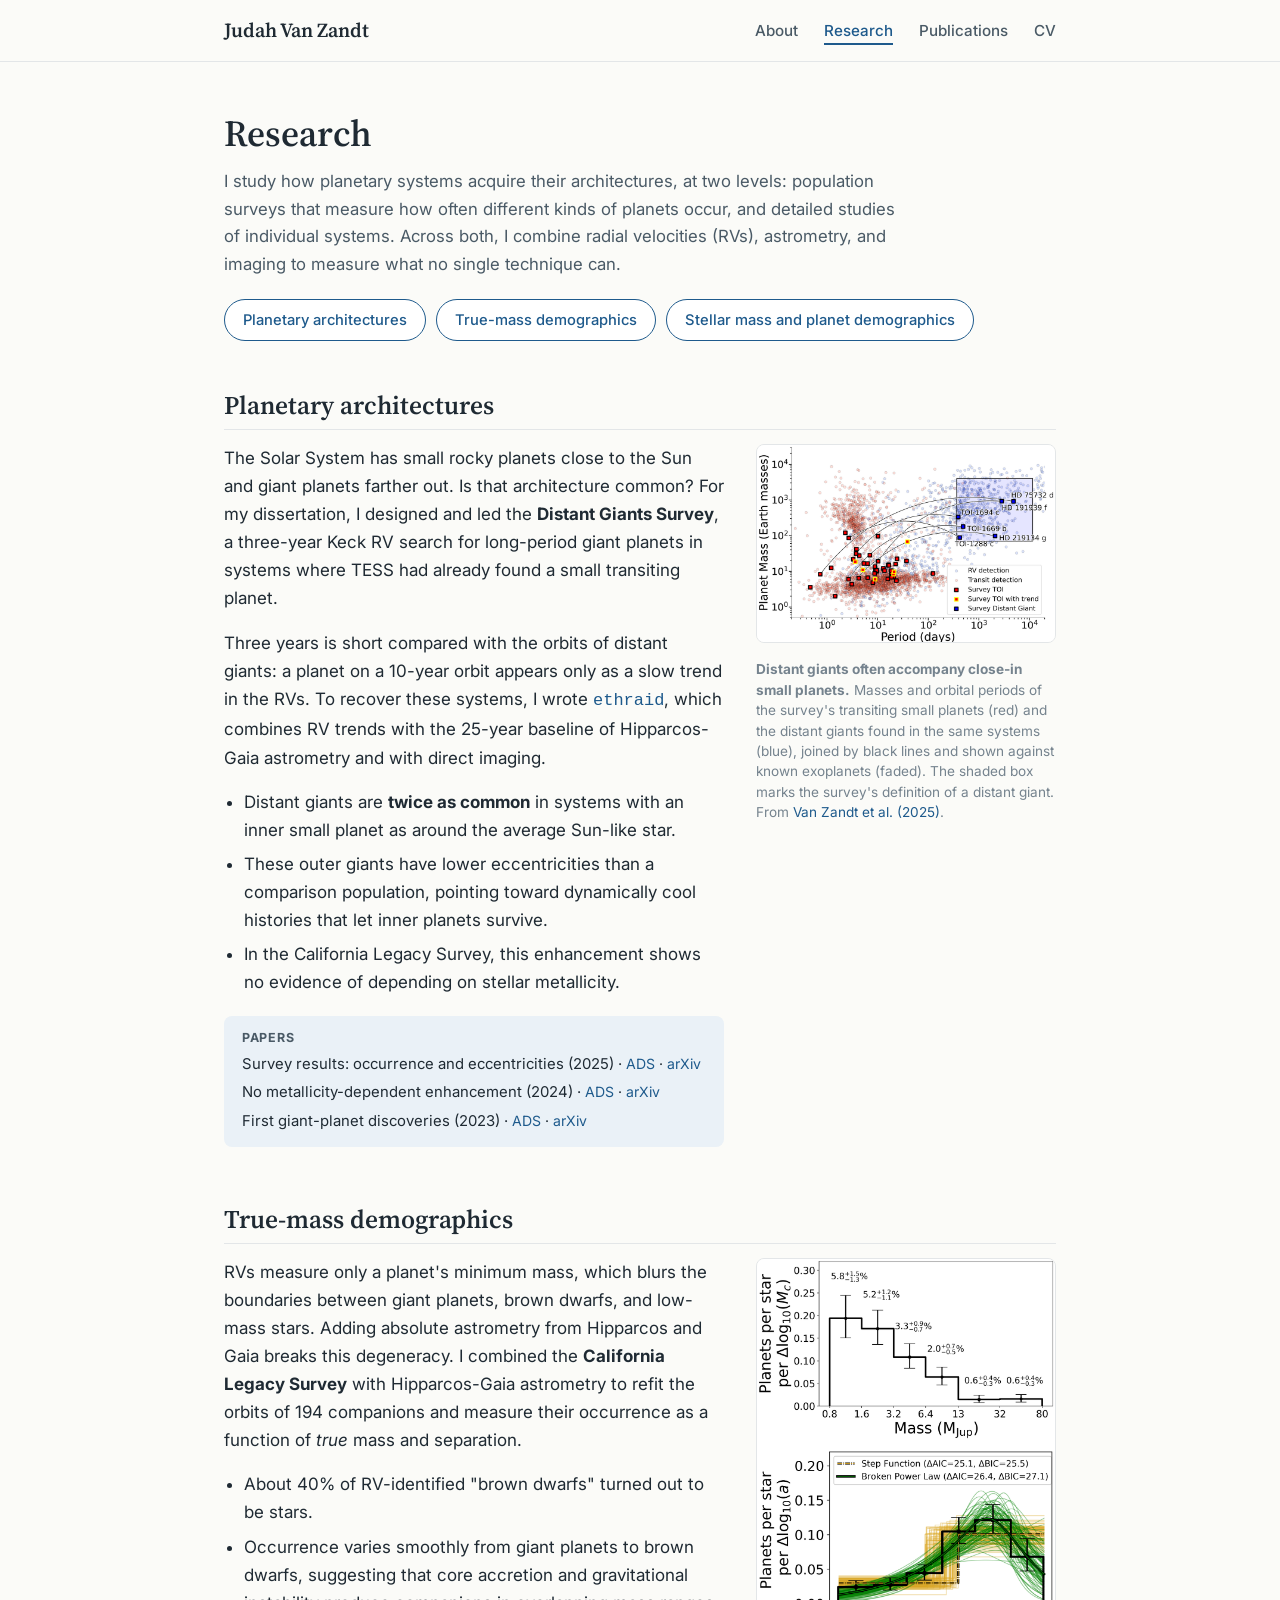
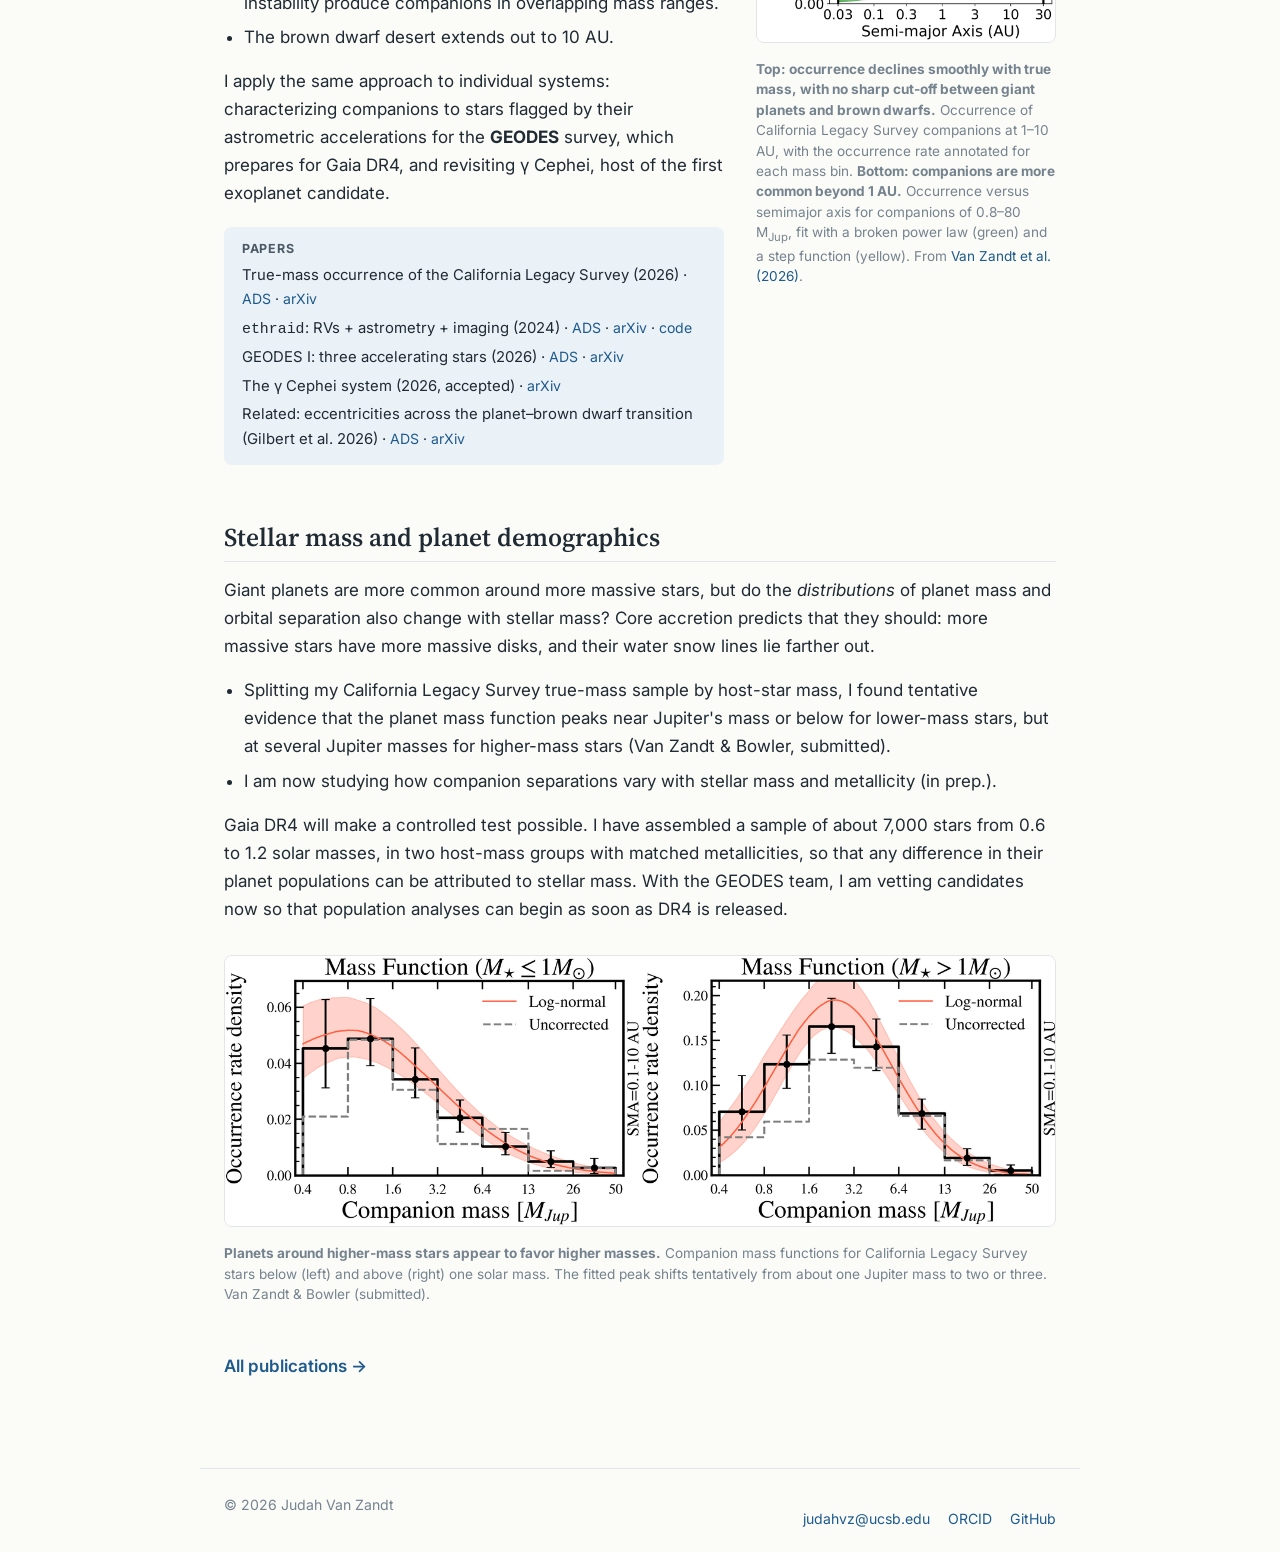
==== research.html @ b4377be3 "Redesign site and add research content, figures, and CV build - Restyle all pages with a shared desi" ====
<!DOCTYPE html>
<html lang="en">
<head>
    <meta charset="UTF-8">
    <meta name="viewport" content="width=device-width, initial-scale=1.0">
    <title>Research · Judah Van Zandt</title>
    <meta name="description" content="Research by Judah Van Zandt: planetary system architectures, true-mass demographics of giant planets and brown dwarfs, and how planet populations depend on stellar mass.">
    <link rel="preconnect" href="https://fonts.googleapis.com">
    <link rel="preconnect" href="https://fonts.gstatic.com" crossorigin>
    <link href="https://fonts.googleapis.com/css2?family=Inter:wght@400;500;600;700&family=Source+Serif+4:opsz,wght@8..60,600&display=swap" rel="stylesheet">
    <link rel="stylesheet" href="style.css">
</head>
<body>
    <nav class="navbar">
        <div class="nav-container">
            <p class="logo"><a href="index.html">Judah Van Zandt</a></p>
            <ul class="nav-menu">
                <li><a href="index.html">About</a></li>
                <li><a href="research.html">Research</a></li>
                <li><a href="publications.html">Publications</a></li>
                <li><a href="cv.pdf" data-cv target="_blank" rel="noopener">CV</a></li>
            </ul>
        </div>
    </nav>

    <header class="page-intro">
        <h1>Research</h1>
        <p>
            I study how planetary systems acquire their architectures, at two levels: population surveys that measure how often different kinds of planets occur, and detailed studies of individual systems. Across both, I combine radial velocities (RVs), astrometry, and imaging to measure what no single technique can.
        </p>
        <nav class="research-toc" aria-label="Research topics">
            <a class="btn" href="#architectures">Planetary architectures</a>
            <a class="btn" href="#true-masses">True-mass demographics</a>
            <a class="btn" href="#stellar-mass">Stellar mass and planet demographics</a>
        </nav>
    </header>

    <main class="container">
        <!-- Figures live in images/research/. To show a placeholder instead of an image,
             use a div with class "figure-placeholder" (styled in style.css). -->

        <section id="architectures" class="research-section">
            <h2>Planetary architectures</h2>
            <div class="research-body">
                <div>
                    <p>
                        The Solar System has small rocky planets close to the Sun and giant planets farther out. Is that architecture common? For my dissertation, I designed and led the <strong>Distant Giants Survey</strong>, a three-year Keck RV search for long-period giant planets in systems where TESS had already found a small transiting planet.
                    </p>
                    <p>
                        Three years is short compared with the orbits of distant giants: a planet on a 10-year orbit appears only as a slow trend in the RVs. To recover these systems, I wrote <a href="https://github.com/jvanzand/ethraid" target="_blank" rel="noopener"><code>ethraid</code></a>, which combines RV trends with the 25-year baseline of Hipparcos-Gaia astrometry and with direct imaging.
                    </p>
                    <ul class="key-results">
                        <li>Distant giants are <strong>twice as common</strong> in systems with an inner small planet as around the average Sun-like star.</li>
                        <li>These outer giants have lower eccentricities than a comparison population, pointing toward dynamically cool histories that let inner planets survive.</li>
                        <li>In the California Legacy Survey, this enhancement shows no evidence of depending on stellar metallicity.</li>
                    </ul>
                    <div class="paper-links">
                        <h3>Papers</h3>
                        <ul>
                            <li>Survey results: occurrence and eccentricities (2025) · <span class="links"><a href="https://ui.adsabs.harvard.edu/abs/2025AJ....169..235V" target="_blank" rel="noopener">ADS</a> · <a href="https://arxiv.org/abs/2501.06342" target="_blank" rel="noopener">arXiv</a></span></li>
                            <li>No metallicity-dependent enhancement (2024) · <span class="links"><a href="https://ui.adsabs.harvard.edu/abs/2024AJ....168..268V" target="_blank" rel="noopener">ADS</a> · <a href="https://arxiv.org/abs/2410.23071" target="_blank" rel="noopener">arXiv</a></span></li>
                            <li>First giant-planet discoveries (2023) · <span class="links"><a href="https://ui.adsabs.harvard.edu/abs/2023AJ....165...60V" target="_blank" rel="noopener">ADS</a> · <a href="https://arxiv.org/abs/2209.06958" target="_blank" rel="noopener">arXiv</a></span></li>
                        </ul>
                    </div>
                </div>
                <figure class="figure">
                    <img src="images/research/architectures.png" alt="Masses and orbital periods of close-in small planets and their distant giant companions" loading="lazy">
                    <figcaption><strong>Distant giants often accompany close-in small planets.</strong> Masses and orbital periods of the survey's transiting small planets (red) and the distant giants found in the same systems (blue), joined by black lines and shown against known exoplanets (faded). The shaded box marks the survey's definition of a distant giant. From <a href="https://ui.adsabs.harvard.edu/abs/2025AJ....169..235V" target="_blank" rel="noopener">Van Zandt et al. (2025)</a>.</figcaption>
                </figure>
            </div>
        </section>

        <section id="true-masses" class="research-section">
            <h2>True-mass demographics</h2>
            <div class="research-body">
                <div>
                    <p>
                        RVs measure only a planet's minimum mass, which blurs the boundaries between giant planets, brown dwarfs, and low-mass stars. Adding absolute astrometry from Hipparcos and Gaia breaks this degeneracy. I combined the <strong>California Legacy Survey</strong> with Hipparcos-Gaia astrometry to refit the orbits of 194 companions and measure their occurrence as a function of <em>true</em> mass and separation.
                    </p>
                    <ul class="key-results">
                        <li>About 40% of RV-identified "brown dwarfs" turned out to be stars.</li>
                        <li>Occurrence varies smoothly from giant planets to brown dwarfs, suggesting that core accretion and gravitational instability produce companions in overlapping mass ranges.</li>
                        <li>The brown dwarf desert extends out to 10 AU.</li>
                    </ul>
                    <p>
                        I apply the same approach to individual systems: characterizing companions to stars flagged by their astrometric accelerations for the <strong>GEODES</strong> survey, which prepares for Gaia DR4, and revisiting γ Cephei, host of the first exoplanet candidate.
                    </p>
                    <div class="paper-links">
                        <h3>Papers</h3>
                        <ul>
                            <li>True-mass occurrence of the California Legacy Survey (2026) · <span class="links"><a href="https://ui.adsabs.harvard.edu/abs/2026AJ....171..267V" target="_blank" rel="noopener">ADS</a> · <a href="https://arxiv.org/abs/2511.18758" target="_blank" rel="noopener">arXiv</a></span></li>
                            <li><code>ethraid</code>: RVs + astrometry + imaging (2024) · <span class="links"><a href="https://ui.adsabs.harvard.edu/abs/2024AJ....167..250V" target="_blank" rel="noopener">ADS</a> · <a href="https://arxiv.org/abs/2403.16340" target="_blank" rel="noopener">arXiv</a> · <a href="https://github.com/jvanzand/ethraid" target="_blank" rel="noopener">code</a></span></li>
                            <li>GEODES I: three accelerating stars (2026) · <span class="links"><a href="https://ui.adsabs.harvard.edu/abs/2026ApJ..1006..222V" target="_blank" rel="noopener">ADS</a> · <a href="https://arxiv.org/abs/2605.23018" target="_blank" rel="noopener">arXiv</a></span></li>
                            <li>The γ Cephei system (2026, accepted) · <span class="links"><a href="https://arxiv.org/abs/2608.30030" target="_blank" rel="noopener">arXiv</a></span></li>
                            <li>Related: eccentricities across the planet–brown dwarf transition (Gilbert et al. 2026) · <span class="links"><a href="https://ui.adsabs.harvard.edu/abs/2026AJ....171...67G" target="_blank" rel="noopener">ADS</a> · <a href="https://arxiv.org/abs/2511.12816" target="_blank" rel="noopener">arXiv</a></span></li>
                        </ul>
                    </div>
                </div>
                <figure class="figure">
                    <img src="images/research/true_masses.png" alt="Companion occurrence versus true mass (top) and versus semimajor axis (bottom) in the California Legacy Survey" loading="lazy">
                    <figcaption><strong>Top: occurrence declines smoothly with true mass, with no sharp cut-off between giant planets and brown dwarfs.</strong> Occurrence of California Legacy Survey companions at 1&ndash;10 AU, with the occurrence rate annotated for each mass bin. <strong>Bottom: companions are more common beyond 1 AU.</strong> Occurrence versus semimajor axis for companions of 0.8&ndash;80 M<sub>Jup</sub>, fit with a broken power law (green) and a step function (yellow). From <a href="https://ui.adsabs.harvard.edu/abs/2026AJ....171..267V" target="_blank" rel="noopener">Van Zandt et al. (2026)</a>.</figcaption>
                </figure>
            </div>
        </section>

        <section id="stellar-mass" class="research-section">
            <h2>Stellar mass and planet demographics</h2>
            <div class="research-body stacked">
                <div>
                    <p>
                        Giant planets are more common around more massive stars, but do the <em>distributions</em> of planet mass and orbital separation also change with stellar mass? Core accretion predicts that they should: more massive stars have more massive disks, and their water snow lines lie farther out.
                    </p>
                    <ul class="key-results">
                        <li>Splitting my California Legacy Survey true-mass sample by host-star mass, I found tentative evidence that the planet mass function peaks near Jupiter's mass or below for lower-mass stars, but at several Jupiter masses for higher-mass stars (Van Zandt &amp; Bowler, submitted).</li>
                        <li>I am now studying how companion separations vary with stellar mass and metallicity (in prep.).</li>
                    </ul>
                    <p>
                        Gaia DR4 will make a controlled test possible. I have assembled a sample of about 7,000 stars from 0.6 to 1.2 solar masses, in two host-mass groups with matched metallicities, so that any difference in their planet populations can be attributed to stellar mass. With the GEODES team, I am vetting candidates now so that population analyses can begin as soon as DR4 is released.
                    </p>
                </div>
                <figure class="figure">
                    <img src="images/research/stellar_mass.png" alt="Giant-planet mass functions for lower-mass and higher-mass host stars" loading="lazy">
                    <figcaption><strong>Planets around higher-mass stars appear to favor higher masses.</strong> Companion mass functions for California Legacy Survey stars below (left) and above (right) one solar mass. The fitted peak shifts tentatively from about one Jupiter mass to two or three. Van Zandt &amp; Bowler (submitted).</figcaption>
                </figure>
            </div>
        </section>
        <p class="see-all"><a href="publications.html">All publications →</a></p>
    </main>

    <footer class="footer">
        <p>&copy; <span id="year"></span> Judah Van Zandt</p>
        <p class="footer-links">
            <a href="mailto:judahvz@ucsb.edu">judahvz@ucsb.edu</a>
            <a href="https://orcid.org/0000-0002-4290-6826" target="_blank" rel="noopener">ORCID</a>
            <a href="https://github.com/jvanzand" target="_blank" rel="noopener">GitHub</a>
        </p>
    </footer>

    <script src="script.js"></script>
</body>
</html>
---- style.css ----
/* ============================================
   Design tokens
   ============================================ */

:root {
    --ink: #1f2a33;          /* main text */
    --ink-soft: #4a5a66;     /* secondary text */
    --ink-faint: #75838e;    /* captions, meta */
    --accent: #1e5a8c;       /* links, highlights */
    --accent-dark: #153f63;
    --accent-tint: #eaf1f7;
    --bg: #fbfbf8;
    --surface: #ffffff;
    --rule: #e3e6e8;
    --radius: 8px;
    --serif: "Source Serif 4", Georgia, "Times New Roman", serif;
    --sans: "Inter", -apple-system, BlinkMacSystemFont, "Helvetica Neue", Arial, sans-serif;
    --measure: 880px;        /* max content width */
}

* {
    margin: 0;
    padding: 0;
    box-sizing: border-box;
}

html {
    scroll-behavior: smooth;
    scroll-padding-top: 80px; /* keep anchored headings clear of the sticky nav */
}

body {
    font-family: var(--sans);
    font-size: 17px;
    line-height: 1.65;
    color: var(--ink);
    background-color: var(--bg);
    -webkit-font-smoothing: antialiased;
}

a {
    color: var(--accent);
    text-decoration: none;
}

a:hover {
    color: var(--accent-dark);
    text-decoration: underline;
}

h1, h2, h3 {
    font-family: var(--serif);
    font-weight: 600;
    line-height: 1.25;
    color: var(--ink);
}

p + p {
    margin-top: 1em;
}

/* ============================================
   Navigation
   ============================================ */

.navbar {
    background-color: rgba(251, 251, 248, 0.94);
    backdrop-filter: blur(6px);
    border-bottom: 1px solid var(--rule);
    position: sticky;
    top: 0;
    z-index: 100;
}

.nav-container {
    max-width: var(--measure);
    margin: 0 auto;
    padding: 14px 24px;
    display: flex;
    justify-content: space-between;
    align-items: center;
    gap: 16px;
}

.logo {
    font-family: var(--serif);
    font-size: 1.25rem;
    font-weight: 600;
}

.logo a {
    color: var(--ink);
}

.logo a:hover {
    color: var(--accent);
    text-decoration: none;
}

.nav-menu {
    display: flex;
    list-style: none;
    gap: 26px;
    font-size: 0.95rem;
}

.nav-menu a {
    color: var(--ink-soft);
    font-weight: 500;
    padding-bottom: 3px;
    border-bottom: 2px solid transparent;
}

.nav-menu a:hover,
.nav-menu a.active {
    color: var(--accent);
    border-bottom-color: var(--accent);
    text-decoration: none;
}

/* ============================================
   Layout
   ============================================ */

.container {
    max-width: var(--measure);
    margin: 0 auto;
    padding: 48px 24px 24px;
}

section + section {
    margin-top: 56px;
}

.section-title {
    font-size: 1.6rem;
    margin-bottom: 20px;
    padding-bottom: 8px;
    border-bottom: 1px solid var(--rule);
}

.page-intro {
    max-width: var(--measure);
    margin: 0 auto;
    padding: 48px 24px 0;
}

.page-intro h1 {
    font-size: 2.3rem;
    margin-bottom: 12px;
}

.page-intro p {
    color: var(--ink-soft);
    font-size: 1.05rem;
    max-width: 680px;
}

/* ============================================
   Home: hero
   ============================================ */

.hero {
    display: grid;
    grid-template-columns: 220px 1fr;
    gap: 40px;
    align-items: start;
}

.profile-image {
    width: 220px;
    height: 220px;
    border-radius: 50%;
    object-fit: cover;
    box-shadow: 0 4px 16px rgba(31, 42, 51, 0.12);
}

.hero h1 {
    font-size: 2.5rem;
    margin-bottom: 4px;
}

.hero .subtitle {
    font-size: 1.1rem;
    color: var(--ink-soft);
    margin-bottom: 20px;
}

.hero-text p {
    font-size: 1.02rem;
}

.hero-links {
    display: flex;
    flex-wrap: wrap;
    gap: 10px;
    margin-top: 24px;
}

.btn {
    display: inline-block;
    padding: 8px 18px;
    border: 1px solid var(--accent);
    border-radius: 999px;
    color: var(--accent);
    font-size: 0.92rem;
    font-weight: 500;
    background: var(--surface);
    transition: background-color 0.15s ease, color 0.15s ease;
}

.btn:hover {
    background: var(--accent);
    color: #fff;
    text-decoration: none;
}

.btn.primary {
    background: var(--accent);
    color: #fff;
}

.btn.primary:hover {
    background: var(--accent-dark);
    border-color: var(--accent-dark);
}

/* ============================================
   Home: research highlight cards
   ============================================ */

.highlights {
    display: grid;
    grid-template-columns: repeat(3, 1fr);
    gap: 18px;
}

.highlight-card {
    display: block;
    background: var(--surface);
    border: 1px solid var(--rule);
    border-radius: var(--radius);
    padding: 20px;
    color: var(--ink);
    transition: border-color 0.15s ease, box-shadow 0.15s ease, transform 0.15s ease;
}

.highlight-card:hover {
    border-color: var(--accent);
    box-shadow: 0 6px 18px rgba(30, 90, 140, 0.1);
    transform: translateY(-2px);
    text-decoration: none;
    color: var(--ink);
}

.highlight-card h3 {
    font-size: 1.12rem;
    margin-bottom: 8px;
    color: var(--accent);
}

.highlight-card p {
    font-size: 0.93rem;
    color: var(--ink-soft);
    line-height: 1.55;
}

.card-more {
    display: inline-block;
    margin-top: 10px;
    font-size: 0.88rem;
    font-weight: 600;
    color: var(--accent);
}

/* ============================================
   Home: education
   ============================================ */

.entry-list {
    list-style: none;
}

.entry {
    display: flex;
    justify-content: space-between;
    gap: 16px;
    padding: 10px 0;
    border-bottom: 1px solid var(--rule);
}

.entry:last-child {
    border-bottom: 0;
}

.entry-title {
    font-weight: 600;
}

.entry-where {
    color: var(--ink-soft);
}

.entry-date {
    color: var(--ink-faint);
    white-space: nowrap;
    font-variant-numeric: tabular-nums;
}

/* ============================================
   Research page
   ============================================ */

.research-toc {
    display: flex;
    flex-wrap: wrap;
    gap: 10px;
    margin-top: 20px;
}

.research-section h2 {
    font-size: 1.6rem;
    margin-bottom: 14px;
    padding-bottom: 8px;
    border-bottom: 1px solid var(--rule);
}

.research-body {
    display: grid;
    grid-template-columns: 1fr 300px;
    gap: 32px;
    align-items: start;
}

.research-body.stacked {
    grid-template-columns: 1fr;
}

.research-body.stacked .figure {
    max-width: 100%;
}

.key-results {
    margin: 16px 0 16px 1.2em;
}

.key-results li + li {
    margin-top: 6px;
}

.figure {
    margin: 0;
}

.figure img {
    width: 100%;
    border-radius: var(--radius);
    border: 1px solid var(--rule);
    background: var(--surface);
}

/* Shown until a real image is added; see comments in research.html. */
.figure-placeholder {
    aspect-ratio: 4 / 3;
    display: flex;
    flex-direction: column;
    gap: 6px;
    align-items: center;
    justify-content: center;
    text-align: center;
    padding: 16px;
    border: 1.5px dashed #b9c4cc;
    border-radius: var(--radius);
    background: repeating-linear-gradient(45deg, #f4f6f7, #f4f6f7 10px, #eef1f3 10px, #eef1f3 20px);
    color: var(--ink-faint);
    font-size: 0.85rem;
    line-height: 1.45;
}

.figure-placeholder code {
    font-size: 0.78rem;
    word-break: break-all;
}

.figure figcaption {
    margin-top: 8px;
    font-size: 0.85rem;
    color: var(--ink-faint);
    line-height: 1.5;
}

.paper-links {
    margin-top: 20px;
    padding: 14px 18px;
    background: var(--accent-tint);
    border-radius: var(--radius);
    font-size: 0.93rem;
}

.paper-links h3 {
    font-family: var(--sans);
    font-size: 0.78rem;
    font-weight: 700;
    letter-spacing: 0.06em;
    text-transform: uppercase;
    color: var(--ink-soft);
    margin-bottom: 6px;
}

.paper-links ul {
    list-style: none;
}

.paper-links li + li {
    margin-top: 4px;
}

.paper-links .links {
    white-space: nowrap;
    font-size: 0.88rem;
}

.see-all {
    margin-top: 48px;
    font-weight: 600;
}

/* ============================================
   Publications page
   ============================================ */

.pub-summary {
    background: var(--surface);
    border: 1px solid var(--rule);
    border-radius: var(--radius);
    padding: 16px 20px;
    margin-bottom: 36px;
    color: var(--ink-soft);
}

.pub-summary p + p {
    margin-top: 4px;
}

.publication-group + .publication-group {
    margin-top: 40px;
}

.publication-group h2 {
    font-size: 1.35rem;
    margin-bottom: 8px;
    padding-bottom: 6px;
    border-bottom: 1px solid var(--rule);
}

.publications {
    counter-reset: pub; /* numbering continues across publication groups */
}

.publication-list {
    list-style: none;
}

.publication-list li {
    counter-increment: pub;
    position: relative;
    padding: 16px 0 16px 42px;
    border-bottom: 1px solid var(--rule);
}

.publication-list li:last-child {
    border-bottom: 0;
}

.publication-list li::before {
    content: counter(pub);
    position: absolute;
    left: 0;
    top: 16px;
    width: 28px;
    text-align: right;
    font-weight: 700;
    color: var(--ink-faint);
    font-variant-numeric: tabular-nums;
}

.publication-list li:target {
    background: var(--accent-tint);
    border-radius: var(--radius);
}

.pub-title {
    font-family: var(--serif);
    font-size: 1.08rem;
    font-weight: 600;
    line-height: 1.4;
    margin-bottom: 4px;
}

.authors {
    color: var(--ink-soft);
    font-size: 0.95rem;
}

.authors strong {
    color: var(--ink);
}

.publication-info {
    color: var(--ink-faint);
    font-size: 0.9rem;
    margin-top: 2px;
}

.publication-info .links a + a::before {
    content: "·";
    color: var(--ink-faint);
    margin: 0 6px;
}

/* ============================================
   Footer
   ============================================ */

.footer {
    max-width: var(--measure);
    margin: 64px auto 0;
    padding: 24px;
    border-top: 1px solid var(--rule);
    display: flex;
    justify-content: space-between;
    flex-wrap: wrap;
    gap: 12px;
    font-size: 0.88rem;
    color: var(--ink-faint);
}

.footer-links {
    display: flex;
    gap: 18px;
}

/* ============================================
   Responsive
   ============================================ */

@media (max-width: 800px) {
    .highlights {
        grid-template-columns: 1fr;
    }

    .research-body {
        grid-template-columns: 1fr;
    }

    .figure {
        max-width: 420px;
    }
}

@media (max-width: 640px) {
    body {
        font-size: 16px;
    }

    .nav-container {
        flex-direction: column;
        align-items: flex-start;
        gap: 8px;
    }

    .nav-menu {
        gap: 18px;
    }

    .hero {
        grid-template-columns: 1fr;
        gap: 20px;
    }

    .profile-image {
        width: 160px;
        height: 160px;
    }

    .hero h1 {
        font-size: 2rem;
    }

    .page-intro h1 {
        font-size: 1.9rem;
    }

    .entry {
        flex-direction: column;
        gap: 0;
    }
}
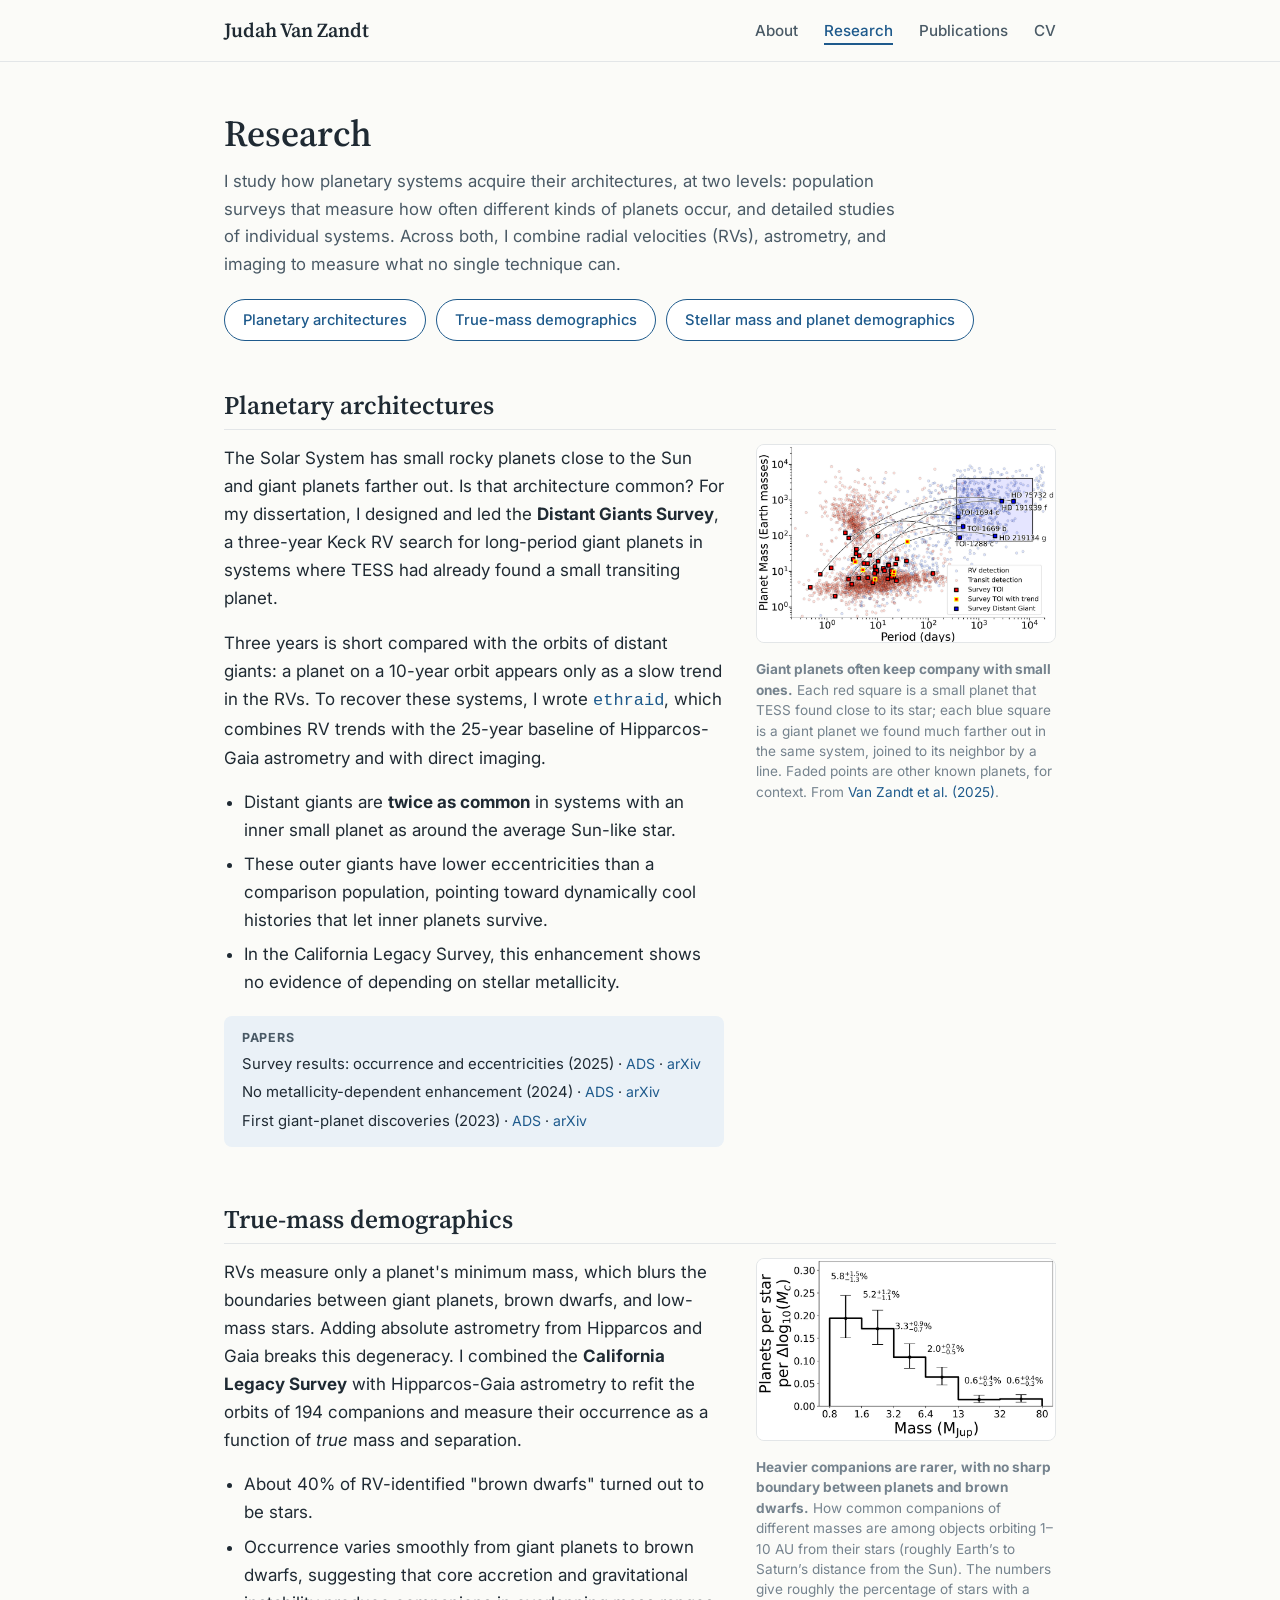
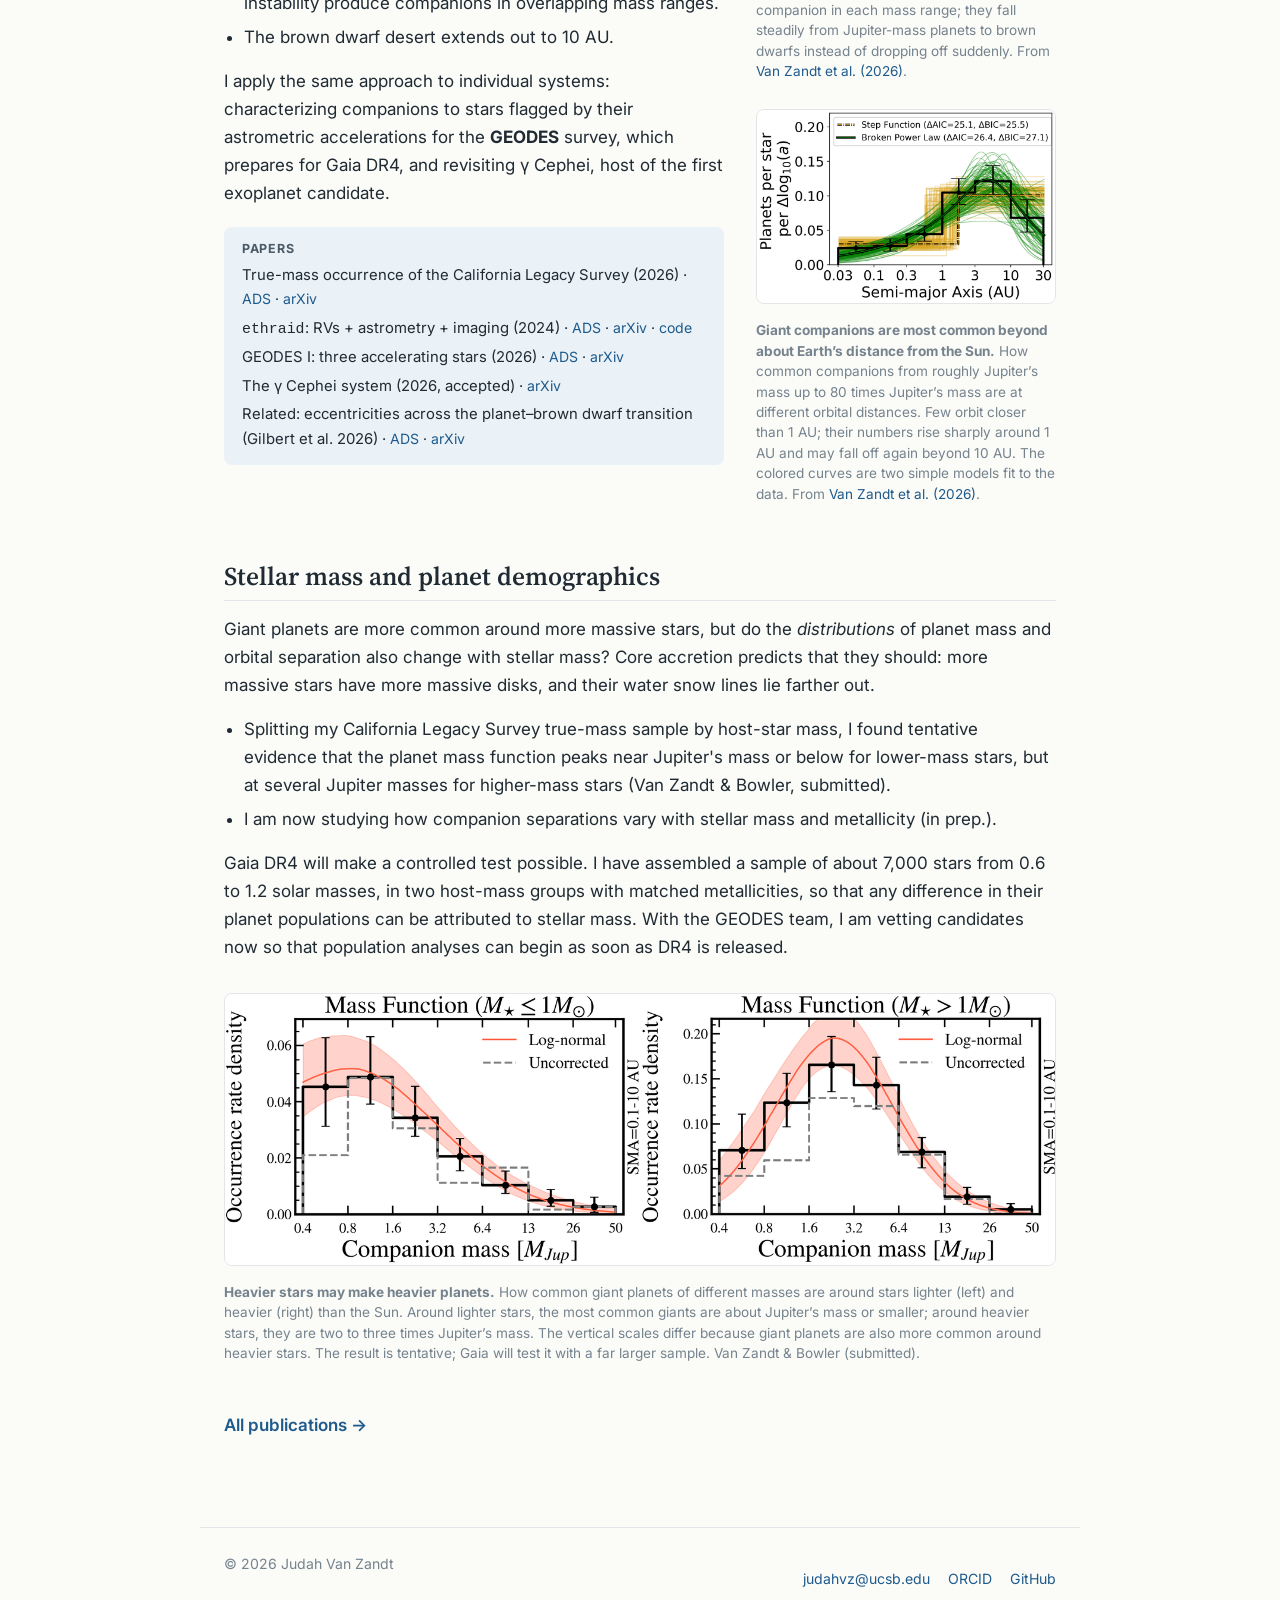
==== commit fa17b631: "Split true-mass figures, simplify captions, version the CV link - Show the true-mass and separation " ====
--- a/research.html
+++ b/research.html
@@ -64,8 +64,8 @@
                     </div>
                 </div>
                 <figure class="figure">
-                    <img src="images/research/architectures.png" alt="Masses and orbital periods of close-in small planets and their distant giant companions" loading="lazy">
-                    <figcaption><strong>Distant giants often accompany close-in small planets.</strong> Masses and orbital periods of the survey's transiting small planets (red) and the distant giants found in the same systems (blue), joined by black lines and shown against known exoplanets (faded). The shaded box marks the survey's definition of a distant giant. From <a href="https://ui.adsabs.harvard.edu/abs/2025AJ....169..235V" target="_blank" rel="noopener">Van Zandt et al. (2025)</a>.</figcaption>
+                    <img src="images/research/architectures.png" alt="Masses and orbital periods of small planets and the giant planets found farther out in the same systems" loading="lazy">
+                    <figcaption><strong>Giant planets often keep company with small ones.</strong> Each red square is a small planet that TESS found close to its star; each blue square is a giant planet we found much farther out in the same system, joined to its neighbor by a line. Faded points are other known planets, for context. From <a href="https://ui.adsabs.harvard.edu/abs/2025AJ....169..235V" target="_blank" rel="noopener">Van Zandt et al. (2025)</a>.</figcaption>
                 </figure>
             </div>
         </section>
@@ -96,10 +96,16 @@
                         </ul>
                     </div>
                 </div>
-                <figure class="figure">
-                    <img src="images/research/true_masses.png" alt="Companion occurrence versus true mass (top) and versus semimajor axis (bottom) in the California Legacy Survey" loading="lazy">
-                    <figcaption><strong>Top: occurrence declines smoothly with true mass, with no sharp cut-off between giant planets and brown dwarfs.</strong> Occurrence of California Legacy Survey companions at 1&ndash;10 AU, with the occurrence rate annotated for each mass bin. <strong>Bottom: companions are more common beyond 1 AU.</strong> Occurrence versus semimajor axis for companions of 0.8&ndash;80 M<sub>Jup</sub>, fit with a broken power law (green) and a step function (yellow). From <a href="https://ui.adsabs.harvard.edu/abs/2026AJ....171..267V" target="_blank" rel="noopener">Van Zandt et al. (2026)</a>.</figcaption>
-                </figure>
+                <div class="figure-stack">
+                    <figure class="figure">
+                        <img src="images/research/true_mass_function.png" alt="How common companions are at different masses, from giant planets to brown dwarfs" loading="lazy">
+                        <figcaption><strong>Heavier companions are rarer, with no sharp boundary between planets and brown dwarfs.</strong> How common companions of different masses are among objects orbiting 1&ndash;10 AU from their stars (roughly Earth&rsquo;s to Saturn&rsquo;s distance from the Sun). The numbers give roughly the percentage of stars with a companion in each mass range; they fall steadily from Jupiter-mass planets to brown dwarfs instead of dropping off suddenly. From <a href="https://ui.adsabs.harvard.edu/abs/2026AJ....171..267V" target="_blank" rel="noopener">Van Zandt et al. (2026)</a>.</figcaption>
+                    </figure>
+                    <figure class="figure">
+                        <img src="images/research/true_sma_function.png" alt="How common giant planets and brown dwarfs are at different distances from their stars" loading="lazy">
+                        <figcaption><strong>Giant companions are most common beyond about Earth&rsquo;s distance from the Sun.</strong> How common companions from roughly Jupiter&rsquo;s mass up to 80 times Jupiter&rsquo;s mass are at different orbital distances. Few orbit closer than 1 AU; their numbers rise sharply around 1 AU and may fall off again beyond 10 AU. The colored curves are two simple models fit to the data. From <a href="https://ui.adsabs.harvard.edu/abs/2026AJ....171..267V" target="_blank" rel="noopener">Van Zandt et al. (2026)</a>.</figcaption>
+                    </figure>
+                </div>
             </div>
         </section>
 
@@ -119,8 +125,8 @@
                     </p>
                 </div>
                 <figure class="figure">
-                    <img src="images/research/stellar_mass.png" alt="Giant-planet mass functions for lower-mass and higher-mass host stars" loading="lazy">
-                    <figcaption><strong>Planets around higher-mass stars appear to favor higher masses.</strong> Companion mass functions for California Legacy Survey stars below (left) and above (right) one solar mass. The fitted peak shifts tentatively from about one Jupiter mass to two or three. Van Zandt &amp; Bowler (submitted).</figcaption>
+                    <img src="images/research/stellar_mass.png" alt="How common giant planets of different masses are around lighter and heavier stars" loading="lazy">
+                    <figcaption><strong>Heavier stars may make heavier planets.</strong> How common giant planets of different masses are around stars lighter (left) and heavier (right) than the Sun. Around lighter stars, the most common giants are about Jupiter&rsquo;s mass or smaller; around heavier stars, they are two to three times Jupiter&rsquo;s mass. The vertical scales differ because giant planets are also more common around heavier stars. The result is tentative; Gaia will test it with a far larger sample. Van Zandt &amp; Bowler (submitted).</figcaption>
                 </figure>
             </div>
         </section>
--- a/style.css
+++ b/style.css
@@ -352,6 +352,10 @@
     margin: 0;
 }
 
+.figure-stack .figure + .figure {
+    margin-top: 28px;
+}
+
 .figure img {
     width: 100%;
     border-radius: var(--radius);
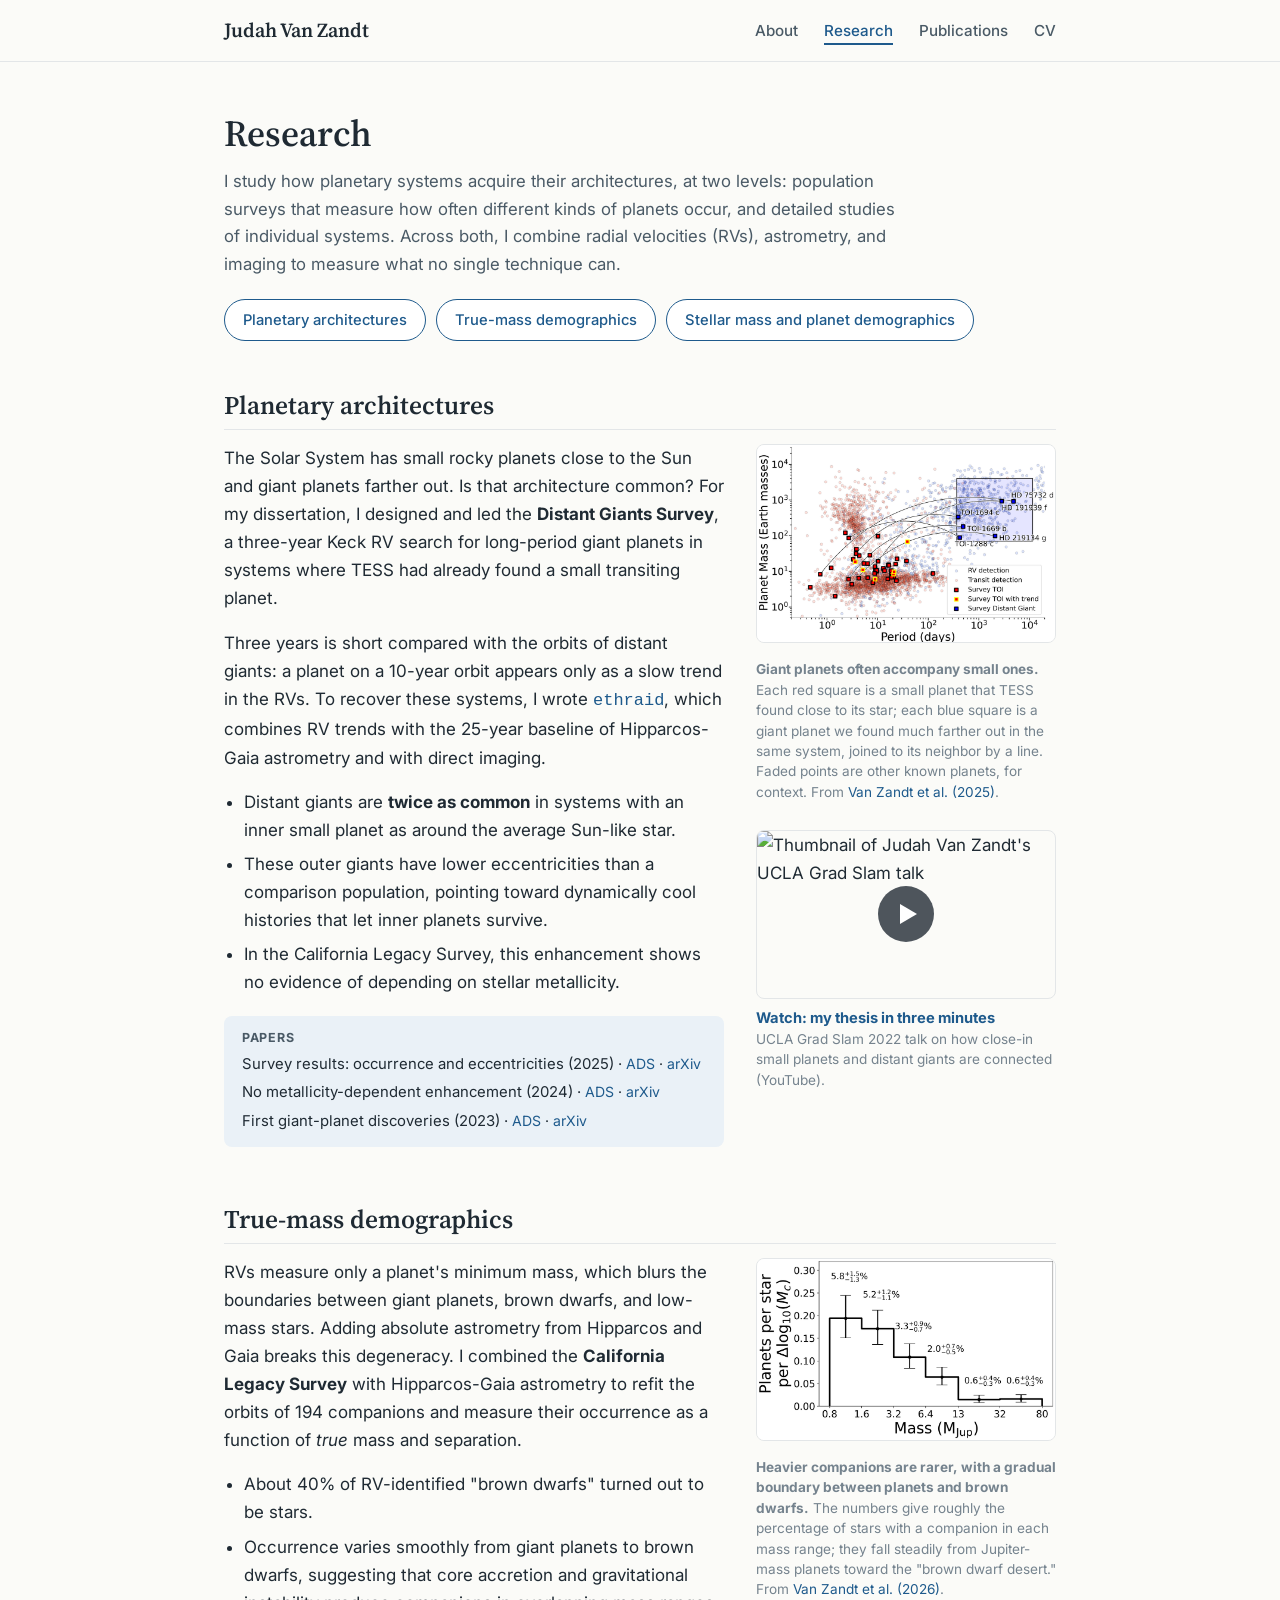
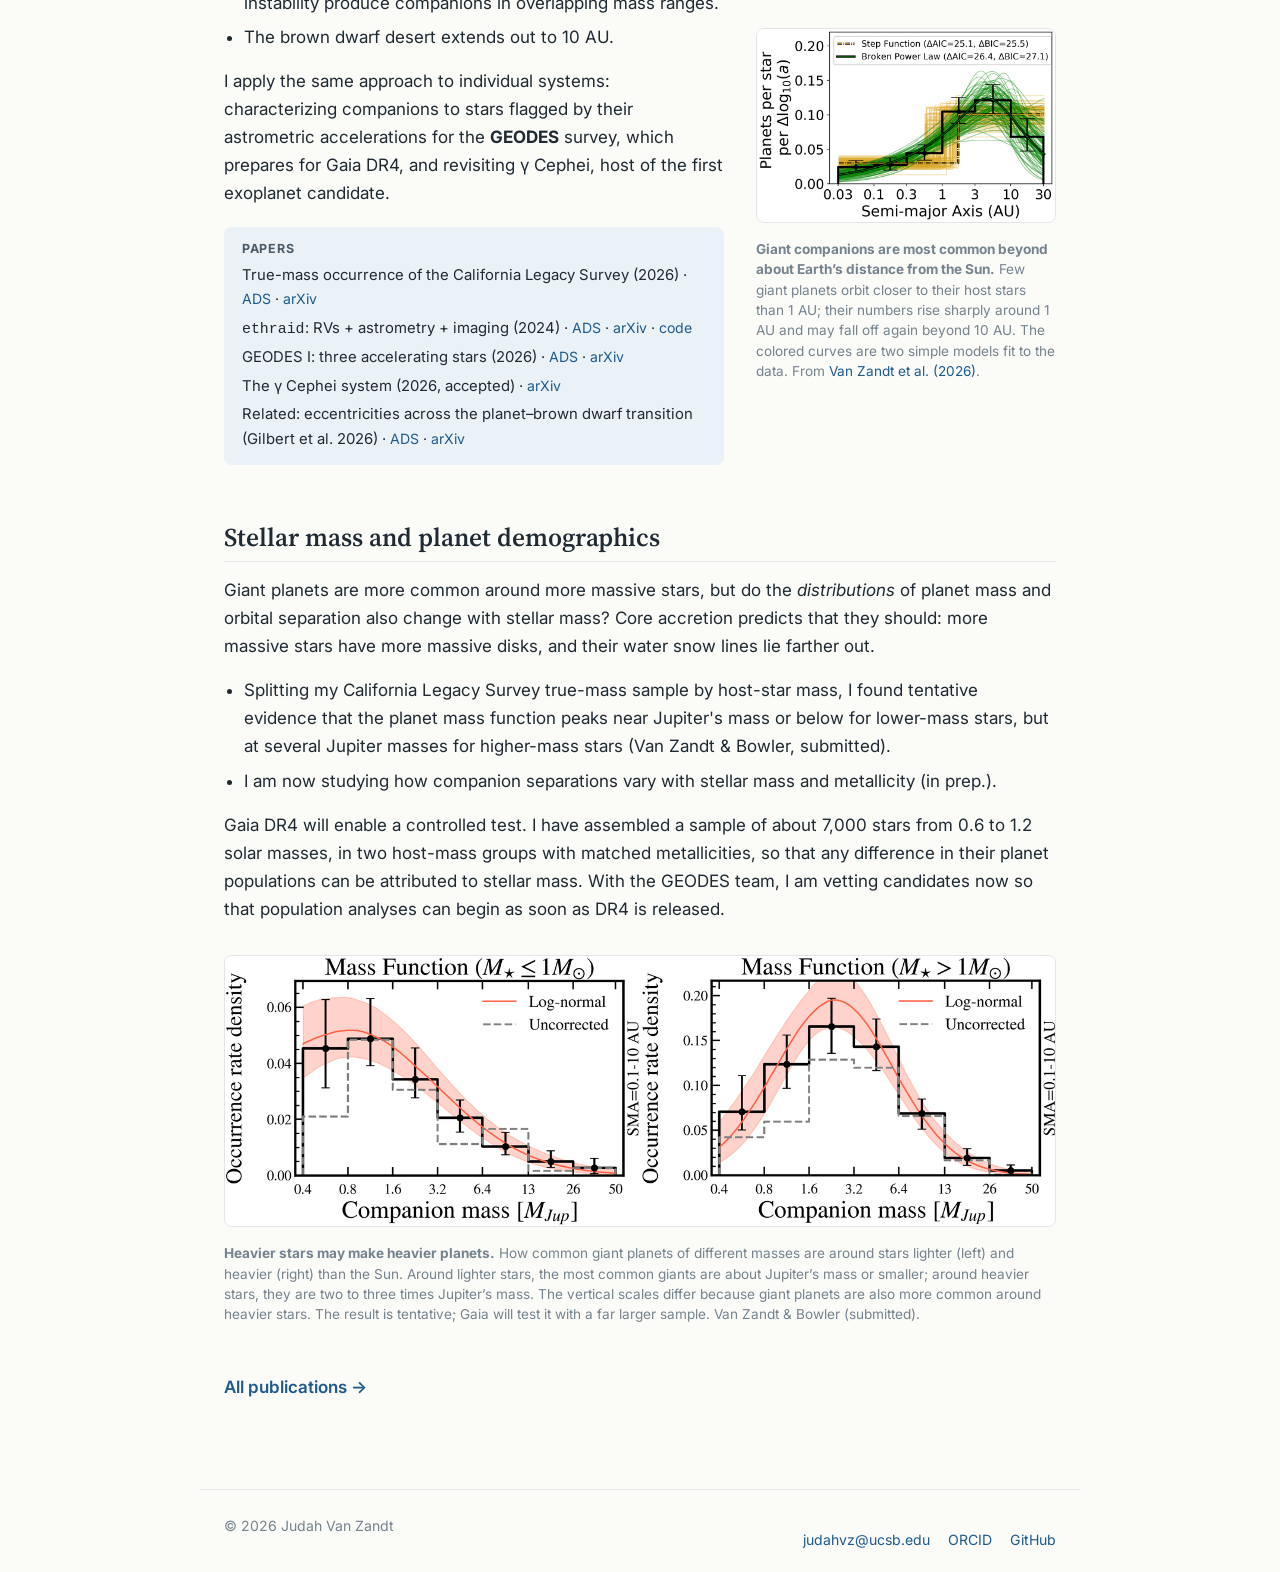
==== commit d554d5d9: "Add Grad Slam thesis talk video card to the architectures section Co-Authored-By: Claude Opus 5.5 <n" ====
--- a/research.html
+++ b/research.html
@@ -63,10 +63,19 @@
                         </ul>
                     </div>
                 </div>
-                <figure class="figure">
-                    <img src="images/research/architectures.png" alt="Masses and orbital periods of small planets and the giant planets found farther out in the same systems" loading="lazy">
-                    <figcaption><strong>Giant planets often keep company with small ones.</strong> Each red square is a small planet that TESS found close to its star; each blue square is a giant planet we found much farther out in the same system, joined to its neighbor by a line. Faded points are other known planets, for context. From <a href="https://ui.adsabs.harvard.edu/abs/2025AJ....169..235V" target="_blank" rel="noopener">Van Zandt et al. (2025)</a>.</figcaption>
-                </figure>
+                <div class="figure-stack">
+                    <figure class="figure">
+                        <img src="images/research/architectures.png" alt="Masses and orbital periods of small planets and the giant planets found farther out in the same systems" loading="lazy">
+                        <figcaption><strong>Giant planets often accompany small ones.</strong> Each red square is a small planet that TESS found close to its star; each blue square is a giant planet we found much farther out in the same system, joined to its neighbor by a line. Faded points are other known planets, for context. From <a href="https://ui.adsabs.harvard.edu/abs/2025AJ....169..235V" target="_blank" rel="noopener">Van Zandt et al. (2025)</a>.</figcaption>
+                    </figure>
+                    <a class="video-card" href="https://www.youtube.com/watch?v=Rc4DF7SW1Fc" target="_blank" rel="noopener">
+                        <span class="video-thumb">
+                            <img src="https://i.ytimg.com/vi/Rc4DF7SW1Fc/maxresdefault.jpg" alt="Thumbnail of Judah Van Zandt's UCLA Grad Slam talk" loading="lazy">
+                            <span class="play-icon" aria-hidden="true"></span>
+                        </span>
+                        <span class="video-text"><strong>Watch: my thesis in three minutes</strong> UCLA Grad Slam 2022 talk on how close-in small planets and distant giants are connected (YouTube).</span>
+                    </a>
+                </div>
             </div>
         </section>
 
@@ -99,11 +108,11 @@
                 <div class="figure-stack">
                     <figure class="figure">
                         <img src="images/research/true_mass_function.png" alt="How common companions are at different masses, from giant planets to brown dwarfs" loading="lazy">
-                        <figcaption><strong>Heavier companions are rarer, with no sharp boundary between planets and brown dwarfs.</strong> How common companions of different masses are among objects orbiting 1&ndash;10 AU from their stars (roughly Earth&rsquo;s to Saturn&rsquo;s distance from the Sun). The numbers give roughly the percentage of stars with a companion in each mass range; they fall steadily from Jupiter-mass planets to brown dwarfs instead of dropping off suddenly. From <a href="https://ui.adsabs.harvard.edu/abs/2026AJ....171..267V" target="_blank" rel="noopener">Van Zandt et al. (2026)</a>.</figcaption>
+                        <figcaption><strong>Heavier companions are rarer, with a gradual boundary between planets and brown dwarfs.</strong> The numbers give roughly the percentage of stars with a companion in each mass range; they fall steadily from Jupiter-mass planets toward the "brown dwarf desert." From <a href="https://ui.adsabs.harvard.edu/abs/2026AJ....171..267V" target="_blank" rel="noopener">Van Zandt et al. (2026)</a>.</figcaption>
                     </figure>
                     <figure class="figure">
                         <img src="images/research/true_sma_function.png" alt="How common giant planets and brown dwarfs are at different distances from their stars" loading="lazy">
-                        <figcaption><strong>Giant companions are most common beyond about Earth&rsquo;s distance from the Sun.</strong> How common companions from roughly Jupiter&rsquo;s mass up to 80 times Jupiter&rsquo;s mass are at different orbital distances. Few orbit closer than 1 AU; their numbers rise sharply around 1 AU and may fall off again beyond 10 AU. The colored curves are two simple models fit to the data. From <a href="https://ui.adsabs.harvard.edu/abs/2026AJ....171..267V" target="_blank" rel="noopener">Van Zandt et al. (2026)</a>.</figcaption>
+                        <figcaption><strong>Giant companions are most common beyond about Earth&rsquo;s distance from the Sun.</strong> Few giant planets orbit closer to their host stars than 1 AU; their numbers rise sharply around 1 AU and may fall off again beyond 10 AU. The colored curves are two simple models fit to the data. From <a href="https://ui.adsabs.harvard.edu/abs/2026AJ....171..267V" target="_blank" rel="noopener">Van Zandt et al. (2026)</a>.</figcaption>
                     </figure>
                 </div>
             </div>
@@ -121,7 +130,7 @@
                         <li>I am now studying how companion separations vary with stellar mass and metallicity (in prep.).</li>
                     </ul>
                     <p>
-                        Gaia DR4 will make a controlled test possible. I have assembled a sample of about 7,000 stars from 0.6 to 1.2 solar masses, in two host-mass groups with matched metallicities, so that any difference in their planet populations can be attributed to stellar mass. With the GEODES team, I am vetting candidates now so that population analyses can begin as soon as DR4 is released.
+                        Gaia DR4 will enable a controlled test. I have assembled a sample of about 7,000 stars from 0.6 to 1.2 solar masses, in two host-mass groups with matched metallicities, so that any difference in their planet populations can be attributed to stellar mass. With the GEODES team, I am vetting candidates now so that population analyses can begin as soon as DR4 is released.
                     </p>
                 </div>
                 <figure class="figure">
--- a/style.css
+++ b/style.css
@@ -429,6 +429,80 @@
     font-weight: 600;
 }
 
+.video-card {
+    display: block;
+    margin-top: 28px;
+    color: var(--ink);
+}
+
+.video-card:hover {
+    text-decoration: none;
+    color: var(--ink);
+}
+
+.video-thumb {
+    position: relative;
+    display: block;
+    aspect-ratio: 16 / 9;
+    border-radius: var(--radius);
+    overflow: hidden;
+    border: 1px solid var(--rule);
+}
+
+.video-thumb img {
+    width: 100%;
+    height: 100%;
+    object-fit: cover;
+    display: block;
+    transition: transform 0.2s ease;
+}
+
+.video-card:hover .video-thumb img {
+    transform: scale(1.03);
+}
+
+/* Play button: dark circle with a white triangle. */
+.play-icon {
+    position: absolute;
+    top: 50%;
+    left: 50%;
+    width: 56px;
+    height: 56px;
+    margin: -28px 0 0 -28px;
+    border-radius: 50%;
+    background: rgba(20, 30, 40, 0.75);
+    transition: background-color 0.15s ease;
+}
+
+.play-icon::after {
+    content: "";
+    position: absolute;
+    top: 50%;
+    left: 50%;
+    margin: -10px 0 0 -6px;
+    border-style: solid;
+    border-width: 10px 0 10px 17px;
+    border-color: transparent transparent transparent #fff;
+}
+
+.video-card:hover .play-icon {
+    background: #c4302b;
+}
+
+.video-text {
+    display: block;
+    margin-top: 8px;
+    font-size: 0.85rem;
+    color: var(--ink-faint);
+    line-height: 1.5;
+}
+
+.video-text strong {
+    display: block;
+    color: var(--accent);
+    font-size: 0.92rem;
+}
+
 /* ============================================
    Publications page
    ============================================ */
